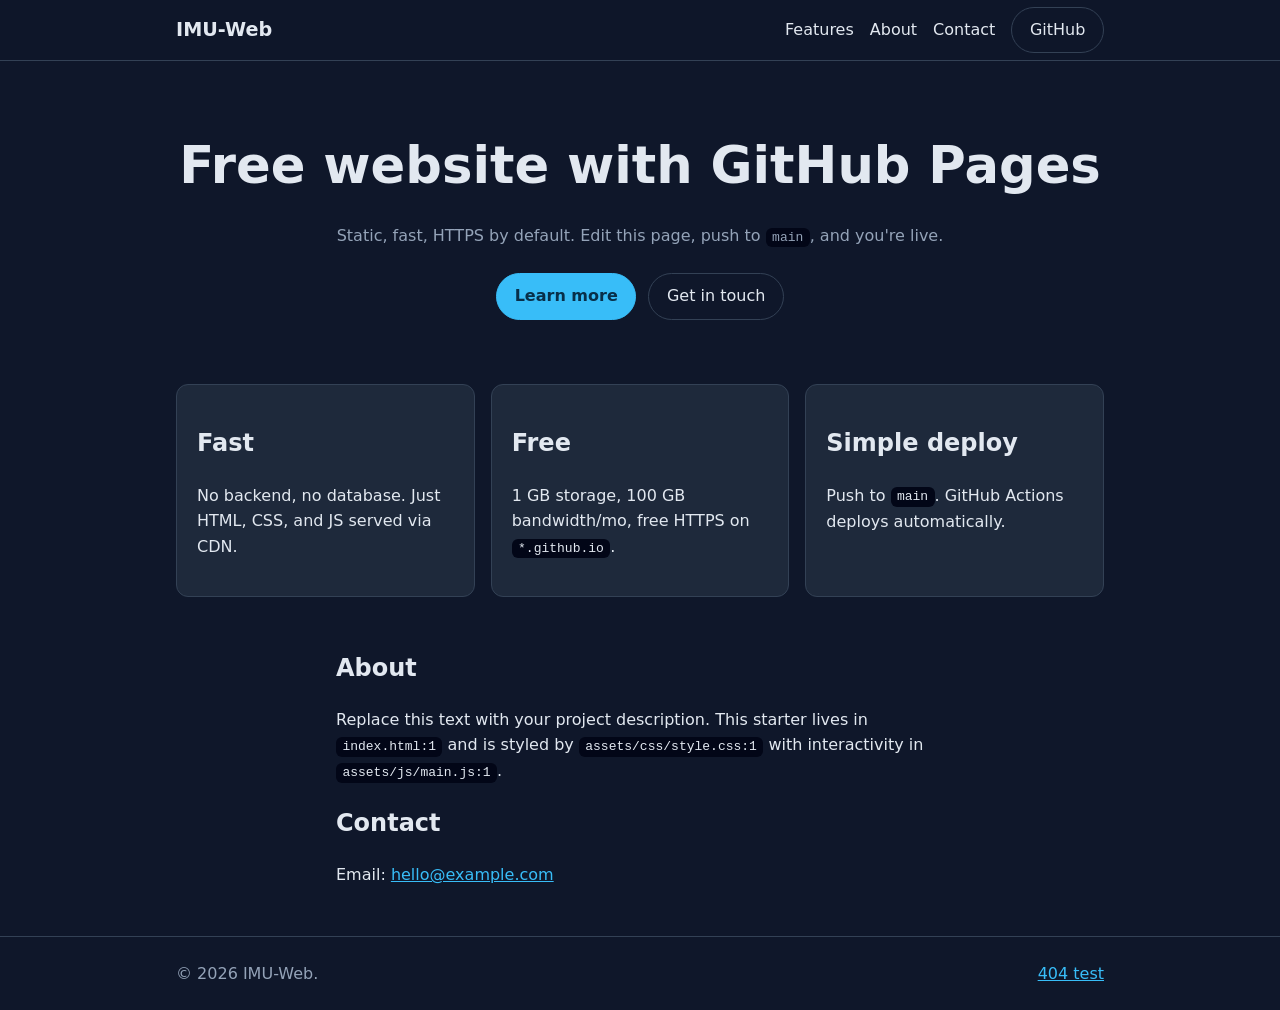
==== index.html @ ccfa5e96 "init pages site" ====
<!doctype html>
<html lang="en">
<head>
  <meta charset="utf-8" />
  <meta name="viewport" content="width=device-width, initial-scale=1" />
  <title>IMU-Web — Home</title>
  <meta name="description" content="IMU-Web — free static website hosted on GitHub Pages." />
  <link rel="stylesheet" href="assets/css/style.css" />
  <link rel="icon" href="data:image/svg+xml,<svg xmlns='http://www.w3.org/2000/svg' viewBox='0 0 100 100'><text y='.9em' font-size='90'>🚀</text></svg>" />
</head>
<body>
  <header class="site-header">
    <div class="container nav">
      <a class="logo" href="./">IMU-Web</a>
      <button class="nav-toggle" aria-label="Toggle menu" aria-expanded="false">☰</button>
      <nav class="links">
        <a href="#features">Features</a>
        <a href="#about">About</a>
        <a href="#contact">Contact</a>
        <a class="btn" href="https://github.com/">GitHub</a>
      </nav>
    </div>
  </header>

  <main>
    <section class="hero container">
      <h1>Free website with GitHub Pages</h1>
      <p>Static, fast, HTTPS by default. Edit this page, push to <code>main</code>, and you're live.</p>
      <div class="actions">
        <a class="btn primary" href="#features">Learn more</a>
        <a class="btn" href="#contact">Get in touch</a>
      </div>
    </section>

    <section id="features" class="container grid-3">
      <div class="card">
        <h2>Fast</h2>
        <p>No backend, no database. Just HTML, CSS, and JS served via CDN.</p>
      </div>
      <div class="card">
        <h2>Free</h2>
        <p>1 GB storage, 100 GB bandwidth/mo, free HTTPS on <code>*.github.io</code>.</p>
      </div>
      <div class="card">
        <h2>Simple deploy</h2>
        <p>Push to <code>main</code>. GitHub Actions deploys automatically.</p>
      </div>
    </section>

    <section id="about" class="container narrow">
      <h2>About</h2>
      <p>Replace this text with your project description. This starter lives in <code>index.html:1</code> and is styled by <code>assets/css/style.css:1</code> with interactivity in <code>assets/js/main.js:1</code>.</p>
    </section>

    <section id="contact" class="container narrow">
      <h2>Contact</h2>
      <p>Email: <a href="mailto:hello@example.com">hello@example.com</a></p>
    </section>
  </main>

  <footer class="site-footer">
    <div class="container">
      <span>© <span id="year"></span> IMU-Web.</span>
      <a href="404.html">404 test</a>
    </div>
  </footer>

  <script src="assets/js/main.js" defer></script>
</body>
</html>
---- assets/css/style.css ----
:root {
  --bg: #0f172a;
  --panel: #1e293b;
  --text: #e2e8f0;
  --muted: #94a3b8;
  --accent: #38bdf8;
  --radius: 12px;
  --max: 960px;
}

* { box-sizing: border-box; }
body {
  margin: 0;
  font-family: system-ui, -apple-system, Segoe UI, Roboto, sans-serif;
  background: var(--bg);
  color: var(--text);
  line-height: 1.6;
}
a { color: var(--accent); }
.container { max-width: var(--max); margin: 0 auto; padding: 0 1rem; }
.narrow { max-width: 640px; }

.site-header {
  position: sticky; top: 0;
  background: rgba(15,23,42,.9);
  backdrop-filter: blur(8px);
  border-bottom: 1px solid #334155;
}
.nav { display: flex; align-items: center; justify-content: space-between; height: 60px; }
.logo { font-weight: 800; font-size: 1.2rem; text-decoration: none; color: var(--text); }
.links { display: flex; gap: 1rem; align-items: center; }
.links a { text-decoration: none; color: var(--text); }
.nav-toggle { display: none; background: none; border: 1px solid #334155; color: var(--text); border-radius: 8px; padding: .25rem .6rem; }

.hero { padding: 4rem 1rem; text-align: center; }
.hero h1 { font-size: clamp(2rem, 5vw, 3.2rem); margin: 0 0 .5rem; }
.hero p { color: var(--muted); }
.actions { display: flex; gap: .75rem; justify-content: center; margin-top: 1.5rem; }

.btn {
  display: inline-block; padding: .6rem 1.1rem;
  border: 1px solid #334155; border-radius: 999px;
  text-decoration: none; color: var(--text);
}
.btn.primary { background: var(--accent); border-color: var(--accent); color: #082f49; font-weight: 700; }

.grid-3 { display: grid; grid-template-columns: repeat(auto-fit, minmax(220px, 1fr)); gap: 1rem; padding-bottom: 2rem; }
.card { background: var(--panel); padding: 1.25rem; border-radius: var(--radius); border: 1px solid #334155; }

section { padding: 1.5rem 1rem; }
code { background: #020617; padding: .15rem .4rem; border-radius: 6px; }

.site-footer { border-top: 1px solid #334155; margin-top: 3rem; padding: 1.5rem 0; color: var(--muted); }
.site-footer .container { display: flex; justify-content: space-between; }

@media (max-width: 640px) {
  .nav-toggle { display: block; }
  .links { display: none; position: absolute; top: 60px; right: 0; left: 0; background: var(--panel); flex-direction: column; padding: 1rem; }
  .links.open { display: flex; }
}
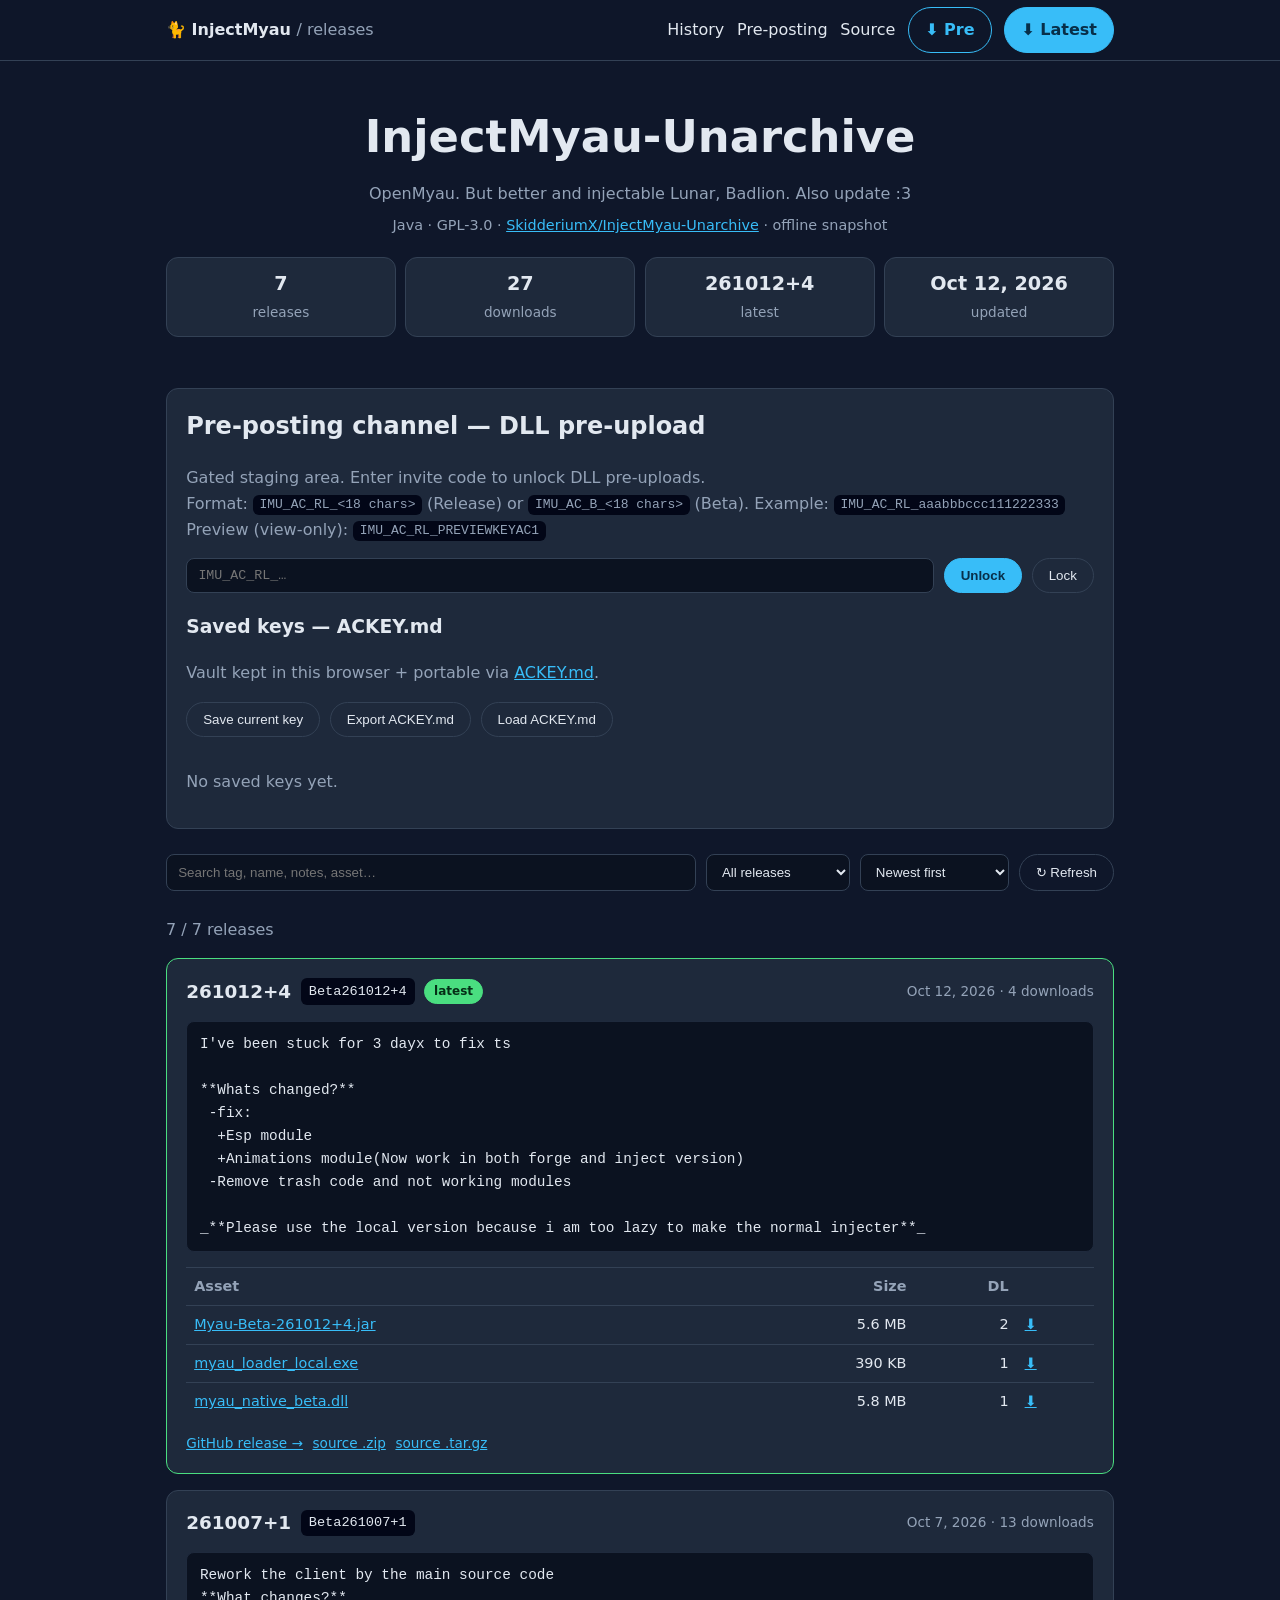
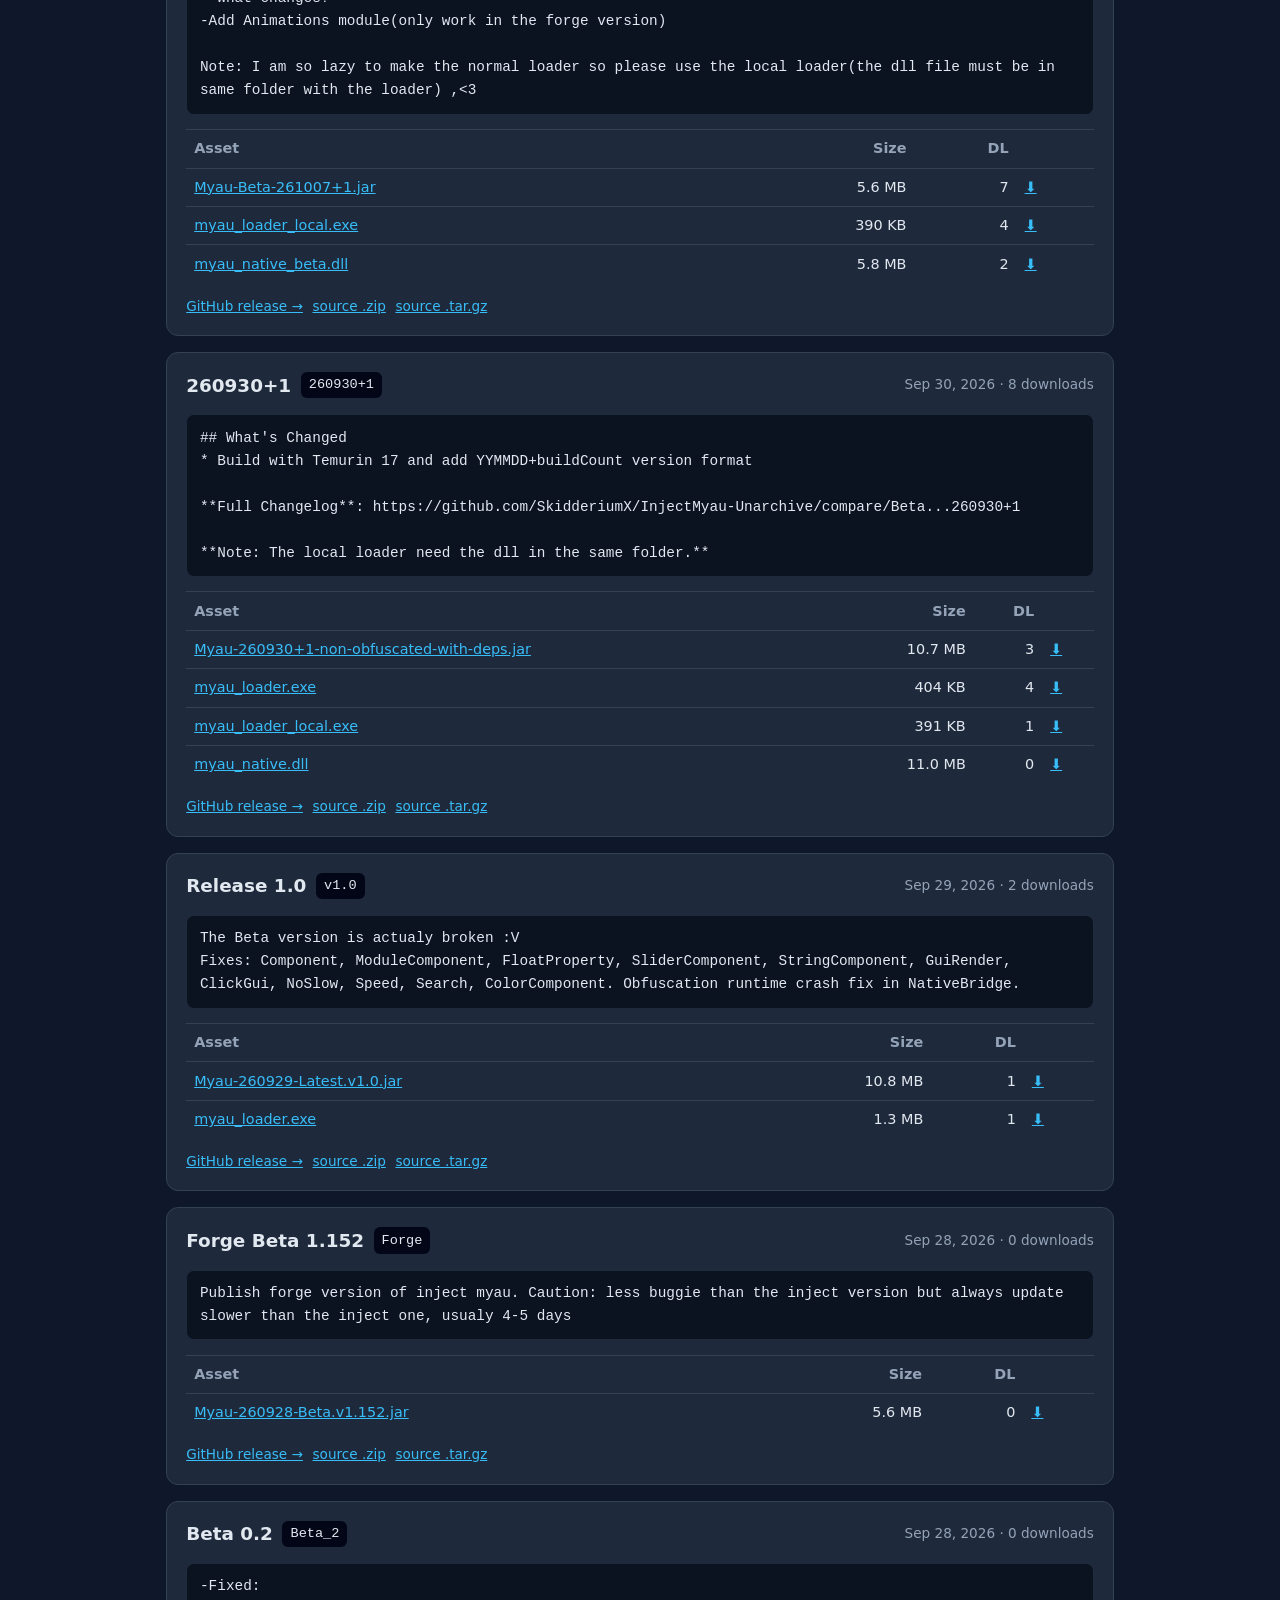
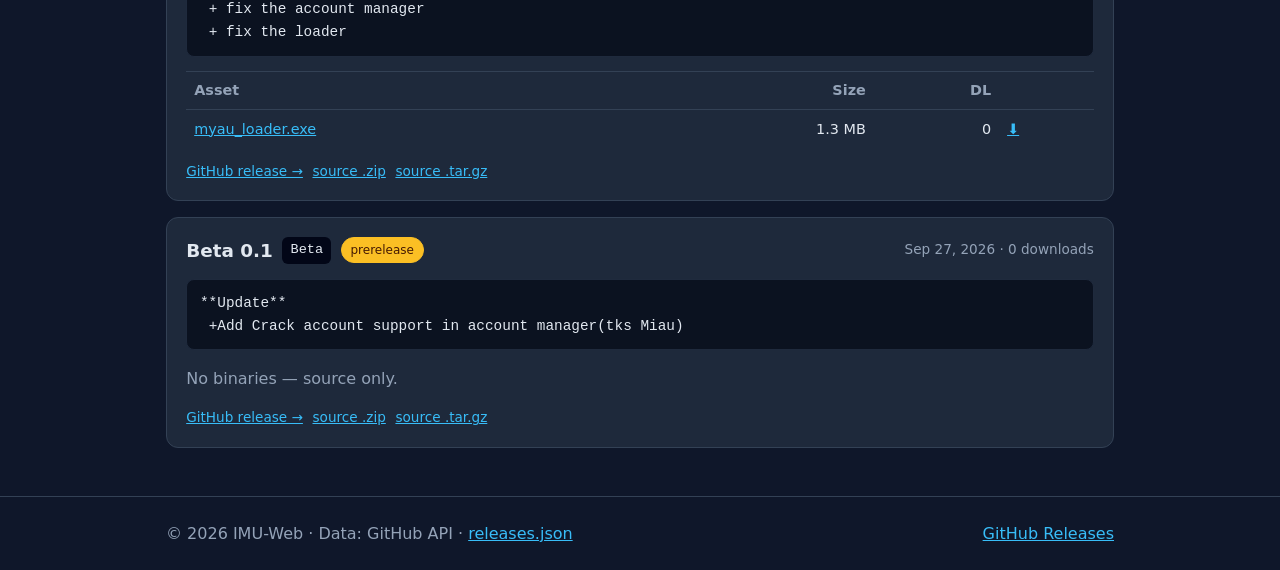
==== commit 5f836146: "release history + pre-posting channels + predownload + akey vault" ====
--- a/index.html
+++ b/index.html
@@ -3,65 +3,146 @@
 <head>
   <meta charset="utf-8" />
   <meta name="viewport" content="width=device-width, initial-scale=1" />
-  <title>IMU-Web — Home</title>
-  <meta name="description" content="IMU-Web — free static website hosted on GitHub Pages." />
+  <title>InjectMyau — Release History</title>
+  <meta name="description" content="Release history for SkidderiumX/InjectMyau-Unarchive. OpenMyau but better, injectable Lunar / Badlion." />
   <link rel="stylesheet" href="assets/css/style.css" />
-  <link rel="icon" href="data:image/svg+xml,<svg xmlns='http://www.w3.org/2000/svg' viewBox='0 0 100 100'><text y='.9em' font-size='90'>🚀</text></svg>" />
+  <link rel="icon" href="data:image/svg+xml,<svg xmlns='http://www.w3.org/2000/svg' viewBox='0 0 100 100'><text y='.9em' font-size='90'>🐈</text></svg>" />
 </head>
 <body>
   <header class="site-header">
     <div class="container nav">
-      <a class="logo" href="./">IMU-Web</a>
+      <a class="logo" href="./">🐈 InjectMyau <span class="muted">/ releases</span></a>
       <button class="nav-toggle" aria-label="Toggle menu" aria-expanded="false">☰</button>
       <nav class="links">
-        <a href="#features">Features</a>
-        <a href="#about">About</a>
-        <a href="#contact">Contact</a>
-        <a class="btn" href="https://github.com/">GitHub</a>
+        <a href="#releases">History</a>
+        <a href="#pre-channel">Pre-posting</a>
+        <a href="https://github.com/SkidderiumX/InjectMyau-Unarchive" target="_blank" rel="noopener">Source</a>
+        <a class="btn secondary" id="pre-dl-btn" href="#pre-channel" title="Download pre-posting bundle">⬇ Pre</a>
+        <a class="btn" id="latest-btn" href="#" target="_blank" rel="noopener">⬇ Latest</a>
       </nav>
     </div>
   </header>
 
-  <main>
-    <section class="hero container">
-      <h1>Free website with GitHub Pages</h1>
-      <p>Static, fast, HTTPS by default. Edit this page, push to <code>main</code>, and you're live.</p>
-      <div class="actions">
-        <a class="btn primary" href="#features">Learn more</a>
-        <a class="btn" href="#contact">Get in touch</a>
+  <main class="container">
+    <section class="hero">
+      <h1>InjectMyau-Unarchive</h1>
+      <p>OpenMyau. But better and injectable Lunar, Badlion. Also update :3</p>
+      <p class="meta">
+        <span>Java</span> · <span>GPL-3.0</span> ·
+        <a href="https://github.com/SkidderiumX/InjectMyau-Unarchive" target="_blank" rel="noopener">SkidderiumX/InjectMyau-Unarchive</a>
+        <span id="rate-note"></span>
+      </p>
+      <div id="stats" class="stats">
+        <div class="stat"><b id="stat-releases">–</b><span>releases</span></div>
+        <div class="stat"><b id="stat-downloads">–</b><span>downloads</span></div>
+        <div class="stat"><b id="stat-latest">–</b><span>latest</span></div>
+        <div class="stat"><b id="stat-updated">–</b><span>updated</span></div>
       </div>
     </section>
 
-    <section id="features" class="container grid-3">
-      <div class="card">
-        <h2>Fast</h2>
-        <p>No backend, no database. Just HTML, CSS, and JS served via CDN.</p>
+    <section id="pre-channel" class="card pre-channel">
+      <h2>Pre-posting channel — DLL pre-upload</h2>
+      <p class="status">Gated staging area. Enter invite code to unlock DLL pre-uploads.<br />
+        Format: <code>IMU_AC_RL_&lt;18 chars&gt;</code> (Release) or <code>IMU_AC_B_&lt;18 chars&gt;</code> (Beta).
+        Example: <code>IMU_AC_RL_aaabbbccc111222333</code><br />
+        Preview (view-only): <code>IMU_AC_RL_PREVIEWKEYAC1</code></p>
+      <div class="invite-row">
+        <input id="invite-code" type="text" placeholder="IMU_AC_RL_…" autocomplete="off" spellcheck="false" />
+        <button id="invite-unlock" class="btn primary">Unlock</button>
+        <button id="invite-lock" class="btn">Lock</button>
       </div>
-      <div class="card">
-        <h2>Free</h2>
-        <p>1 GB storage, 100 GB bandwidth/mo, free HTTPS on <code>*.github.io</code>.</p>
+      <p id="invite-msg" class="status"></p>
+      <div class="ackey-box">
+        <h3>Saved keys — ACKEY.md</h3>
+        <p class="status">Vault kept in this browser + portable via <a href="src/ACKEY.md">ACKEY.md</a>.</p>
+        <div class="invite-row">
+          <button id="save-key" class="btn">Save current key</button>
+          <button id="export-ackey" class="btn">Export ACKEY.md</button>
+          <button id="import-ackey-btn" class="btn">Load ACKEY.md</button>
+          <input id="import-ackey" type="file" accept=".md,.txt" hidden />
+        </div>
+        <p id="ackey-msg" class="status"></p>
+        <div id="saved-keys" class="staged"></div>
       </div>
-      <div class="card">
-        <h2>Simple deploy</h2>
-        <p>Push to <code>main</code>. GitHub Actions deploys automatically.</p>
+      <div id="pre-panel" hidden>
+        <p>Channel: <span id="channel-badge" class="badge"></span> <span id="channel-desc" class="status"></span></p>
+        <div id="pre-assets-wrap">
+          <h3>Channel DLLs (from releases)</h3>
+          <div id="pre-assets" class="status">Unlock to view.</div>
+        </div>
+        <h3>Channel A — DLLs upload (same key)</h3>
+        <div id="dropzone" class="dropzone" tabindex="0" role="button" aria-label="Drop files here or click to browse">
+          <div class="dz-icon">📥</div>
+          <div><b>Drag &amp; drop .dll / .exe / .jar here</b></div>
+          <div class="status">or <button id="browse-btn" type="button" class="btn">Select from desktop</button></div>
+          <div id="dz-file" class="status"></div>
+          <input id="dll-file" type="file" accept=".dll,.exe,.jar" multiple hidden />
+        </div>
+        <div class="invite-row">
+          <input id="dll-notes" type="text" placeholder="Notes for this pre-upload (optional)" />
+          <button id="stage-btn" class="btn">Stage DLL(s)</button>
+        </div>
+        <p id="stage-msg" class="status"></p>
+        <h3>Staged DLLs (this browser only)</h3>
+        <div id="staged-list" class="staged"></div>
+
+        <h3>Channel B — Changelogs upload (same key)</h3>
+        <div id="dropzone-log" class="dropzone" tabindex="0" role="button" aria-label="Drop changelog files here or click to browse">
+          <div class="dz-icon">📝</div>
+          <div><b>Drag &amp; drop .md / .txt changelogs here</b></div>
+          <div class="status">or <button id="browse-log-btn" type="button" class="btn">Select from desktop</button></div>
+          <div id="dz-log-file" class="status"></div>
+          <input id="log-file" type="file" accept=".md,.txt,.json" multiple hidden />
+        </div>
+        <div class="invite-row">
+          <input id="log-version" type="text" placeholder="Version / tag e.g. Beta261013+1" />
+          <input id="log-notes" type="text" placeholder="Changelog summary (optional)" />
+          <button id="stage-log-btn" class="btn">Stage changelog(s)</button>
+        </div>
+        <p id="log-msg" class="status"></p>
+        <h3>Staged changelogs (this browser only)</h3>
+        <div id="staged-logs" class="staged"></div>
+        <div class="card-foot">
+          <button id="export-json" class="btn">Copy staging JSON (DLLs + changelogs)</button>
+          <button id="clear-staged" class="btn">Clear DLLs</button>
+          <button id="clear-logs" class="btn">Clear changelogs</button>
+        </div>
+
+        <h3>Pre-download — downloadable link from pre-posting</h3>
+        <p class="status">Builds a file link from what you staged above. Same key required. Preview key gets channel DLL links only.</p>
+        <div class="invite-row">
+          <button id="dl-bundle" class="btn primary">⬇ Download pre-bundle (.json)</button>
+          <button id="dl-logs-md" class="btn">⬇ Changelogs (.md)</button>
+          <button id="copy-pre-link" class="btn">Copy pre link</button>
+        </div>
+        <p id="predl-msg" class="status"></p>
+        <div id="predl-links" class="staged"></div>
       </div>
     </section>
 
-    <section id="about" class="container narrow">
-      <h2>About</h2>
-      <p>Replace this text with your project description. This starter lives in <code>index.html:1</code> and is styled by <code>assets/css/style.css:1</code> with interactivity in <code>assets/js/main.js:1</code>.</p>
+    <section class="toolbar">
+      <input id="q" type="search" placeholder="Search tag, name, notes, asset…" autocomplete="off" />
+      <select id="filter">
+        <option value="all">All releases</option>
+        <option value="assets">With downloads</option>
+        <option value="prerelease">Prereleases only</option>
+      </select>
+      <select id="sort">
+        <option value="newest">Newest first</option>
+        <option value="oldest">Oldest first</option>
+        <option value="downloads">Most downloaded</option>
+      </select>
+      <button id="refresh" class="btn" title="Refetch from GitHub API">↻ Refresh</button>
     </section>
 
-    <section id="contact" class="container narrow">
-      <h2>Contact</h2>
-      <p>Email: <a href="mailto:hello@example.com">hello@example.com</a></p>
-    </section>
+    <p id="status" class="status">Loading releases from GitHub API…</p>
+    <section id="releases" class="timeline"></section>
   </main>
 
   <footer class="site-footer">
     <div class="container">
-      <span>© <span id="year"></span> IMU-Web.</span>
-      <a href="404.html">404 test</a>
+      <span>© <span id="year"></span> IMU-Web · Data: GitHub API · <a href="releases.json">releases.json</a></span>
+      <a href="https://github.com/SkidderiumX/InjectMyau-Unarchive/releases" target="_blank" rel="noopener">GitHub Releases</a>
     </div>
   </footer>
 
--- a/assets/css/style.css
+++ b/assets/css/style.css
@@ -1,60 +1,87 @@
 :root {
   --bg: #0f172a;
   --panel: #1e293b;
+  --panel2: #0b1220;
   --text: #e2e8f0;
   --muted: #94a3b8;
   --accent: #38bdf8;
+  --green: #4ade80;
+  --amber: #fbbf24;
   --radius: 12px;
-  --max: 960px;
+  --max: 980px;
 }
-
 * { box-sizing: border-box; }
-body {
-  margin: 0;
-  font-family: system-ui, -apple-system, Segoe UI, Roboto, sans-serif;
-  background: var(--bg);
-  color: var(--text);
-  line-height: 1.6;
-}
+body { margin: 0; font-family: system-ui, -apple-system, Segoe UI, Roboto, sans-serif; background: var(--bg); color: var(--text); line-height: 1.6; }
 a { color: var(--accent); }
 .container { max-width: var(--max); margin: 0 auto; padding: 0 1rem; }
-.narrow { max-width: 640px; }
+.muted { color: var(--muted); font-weight: 400; }
 
-.site-header {
-  position: sticky; top: 0;
-  background: rgba(15,23,42,.9);
-  backdrop-filter: blur(8px);
-  border-bottom: 1px solid #334155;
-}
+.site-header { position: sticky; top: 0; z-index: 10; background: rgba(15,23,42,.92); backdrop-filter: blur(8px); border-bottom: 1px solid #334155; }
 .nav { display: flex; align-items: center; justify-content: space-between; height: 60px; }
-.logo { font-weight: 800; font-size: 1.2rem; text-decoration: none; color: var(--text); }
-.links { display: flex; gap: 1rem; align-items: center; }
+.logo { font-weight: 800; text-decoration: none; color: var(--text); }
+.links { display: flex; gap: .8rem; align-items: center; }
 .links a { text-decoration: none; color: var(--text); }
 .nav-toggle { display: none; background: none; border: 1px solid #334155; color: var(--text); border-radius: 8px; padding: .25rem .6rem; }
 
-.hero { padding: 4rem 1rem; text-align: center; }
-.hero h1 { font-size: clamp(2rem, 5vw, 3.2rem); margin: 0 0 .5rem; }
-.hero p { color: var(--muted); }
-.actions { display: flex; gap: .75rem; justify-content: center; margin-top: 1.5rem; }
+.hero { padding: 2.5rem 0 1rem; text-align: center; }
+.hero h1 { margin: 0; font-size: clamp(1.8rem, 4.5vw, 2.8rem); }
+.hero p { color: var(--muted); max-width: 640px; margin: .5rem auto; }
+.meta { font-size: .9rem; }
 
-.btn {
-  display: inline-block; padding: .6rem 1.1rem;
-  border: 1px solid #334155; border-radius: 999px;
-  text-decoration: none; color: var(--text);
-}
-.btn.primary { background: var(--accent); border-color: var(--accent); color: #082f49; font-weight: 700; }
+.stats { display: grid; grid-template-columns: repeat(auto-fit, minmax(140px, 1fr)); gap: .6rem; margin: 1.2rem 0; }
+.stat { background: var(--panel); border: 1px solid #334155; border-radius: var(--radius); padding: .7rem; }
+.stat b { display: block; font-size: 1.2rem; }
+.stat span { color: var(--muted); font-size: .85rem; }
 
-.grid-3 { display: grid; grid-template-columns: repeat(auto-fit, minmax(220px, 1fr)); gap: 1rem; padding-bottom: 2rem; }
-.card { background: var(--panel); padding: 1.25rem; border-radius: var(--radius); border: 1px solid #334155; }
+.toolbar { display: flex; gap: .6rem; flex-wrap: wrap; margin: 1rem 0; position: sticky; top: 60px; background: var(--bg); padding: .6rem 0; z-index: 5; }
+.toolbar input, .toolbar select { background: var(--panel2); color: var(--text); border: 1px solid #334155; border-radius: 8px; padding: .55rem .7rem; }
+.toolbar input { flex: 1; min-width: 220px; }
+.btn { display: inline-block; padding: .55rem 1rem; border: 1px solid #334155; border-radius: 999px; text-decoration: none; color: var(--text); background: transparent; cursor: pointer; }
+.btn.primary, #latest-btn { background: var(--accent); border-color: var(--accent); color: #082f49; font-weight: 700; }
+.btn.secondary, #pre-dl-btn { border-color: var(--accent); color: var(--accent); font-weight: 700; }
 
-section { padding: 1.5rem 1rem; }
+.status { color: var(--muted); }
+.timeline { display: grid; gap: 1rem; padding-bottom: 3rem; }
+.card { background: var(--panel); border: 1px solid #334155; border-radius: var(--radius); padding: 1.1rem 1.2rem; }
+.card.latest { border-color: var(--green); }
+.card-head { display: flex; gap: .6rem; align-items: center; flex-wrap: wrap; }
+.card-head h2 { margin: 0; font-size: 1.15rem; }
+.tag { font-family: ui-monospace, Consolas, monospace; background: #020617; padding: .15rem .5rem; border-radius: 6px; font-size: .85rem; }
+.badge { font-size: .75rem; padding: .15rem .55rem; border-radius: 999px; border: 1px solid #334155; }
+.badge.latest { background: var(--green); color: #052e16; border-color: var(--green); font-weight: 700; }
+.badge.pre { background: var(--amber); color: #451a03; border-color: var(--amber); }
+.date { color: var(--muted); font-size: .85rem; margin-left: auto; }
+.notes { white-space: pre-wrap; background: var(--panel2); border: 1px solid #1f2a3d; border-radius: 8px; padding: .7rem .8rem; font-size: .9rem; max-height: 260px; overflow: auto; }
+.assets { width: 100%; border-collapse: collapse; margin-top: .7rem; font-size: .9rem; }
+.assets th, .assets td { text-align: left; padding: .45rem .5rem; border-top: 1px solid #334155; }
+.assets th { color: var(--muted); font-weight: 600; }
+.assets td.num { text-align: right; font-variant-numeric: tabular-nums; }
+.card-foot { display: flex; gap: .6rem; flex-wrap: wrap; margin-top: .8rem; font-size: .85rem; }
 code { background: #020617; padding: .15rem .4rem; border-radius: 6px; }
 
-.site-footer { border-top: 1px solid #334155; margin-top: 3rem; padding: 1.5rem 0; color: var(--muted); }
-.site-footer .container { display: flex; justify-content: space-between; }
+.site-footer { border-top: 1px solid #334155; padding: 1.5rem 0; color: var(--muted); }
+.site-footer .container { display: flex; justify-content: space-between; gap: 1rem; flex-wrap: wrap; }
+
+.pre-channel { margin: 1rem 0; }
+.pre-channel h2 { margin-top: 0; }
+.invite-row { display: flex; gap: .6rem; flex-wrap: wrap; margin: .6rem 0; }
+.invite-row input[type="text"] { flex: 1; min-width: 240px; background: var(--panel2); color: var(--text); border: 1px solid #334155; border-radius: 8px; padding: .55rem .7rem; font-family: ui-monospace, Consolas, monospace; }
+.invite-row input[type="file"] { color: var(--muted); }
+.badge.rl { background: var(--accent); color: #082f49; border-color: var(--accent); font-weight: 700; }
+.badge.beta { background: var(--amber); color: #451a03; border-color: var(--amber); font-weight: 700; }
+.staged { display: grid; gap: .5rem; }
+.staged-item { background: var(--panel2); border: 1px solid #334155; border-radius: 8px; padding: .6rem .7rem; font-size: .88rem; }
+.staged-item code { word-break: break-all; }
+
+.dropzone { border: 2px dashed #334155; border-radius: var(--radius); background: var(--panel2); padding: 1.4rem 1rem; text-align: center; cursor: pointer; transition: border-color .15s, background .15s; }
+.dropzone:hover { border-color: var(--accent); }
+.dropzone.dragover { border-color: var(--green); background: #052e16; }
+.dropzone .dz-icon { font-size: 2rem; }
+.dropzone .btn { margin-top: .4rem; }
 
 @media (max-width: 640px) {
   .nav-toggle { display: block; }
   .links { display: none; position: absolute; top: 60px; right: 0; left: 0; background: var(--panel); flex-direction: column; padding: 1rem; }
   .links.open { display: flex; }
+  .date { margin-left: 0; }
 }
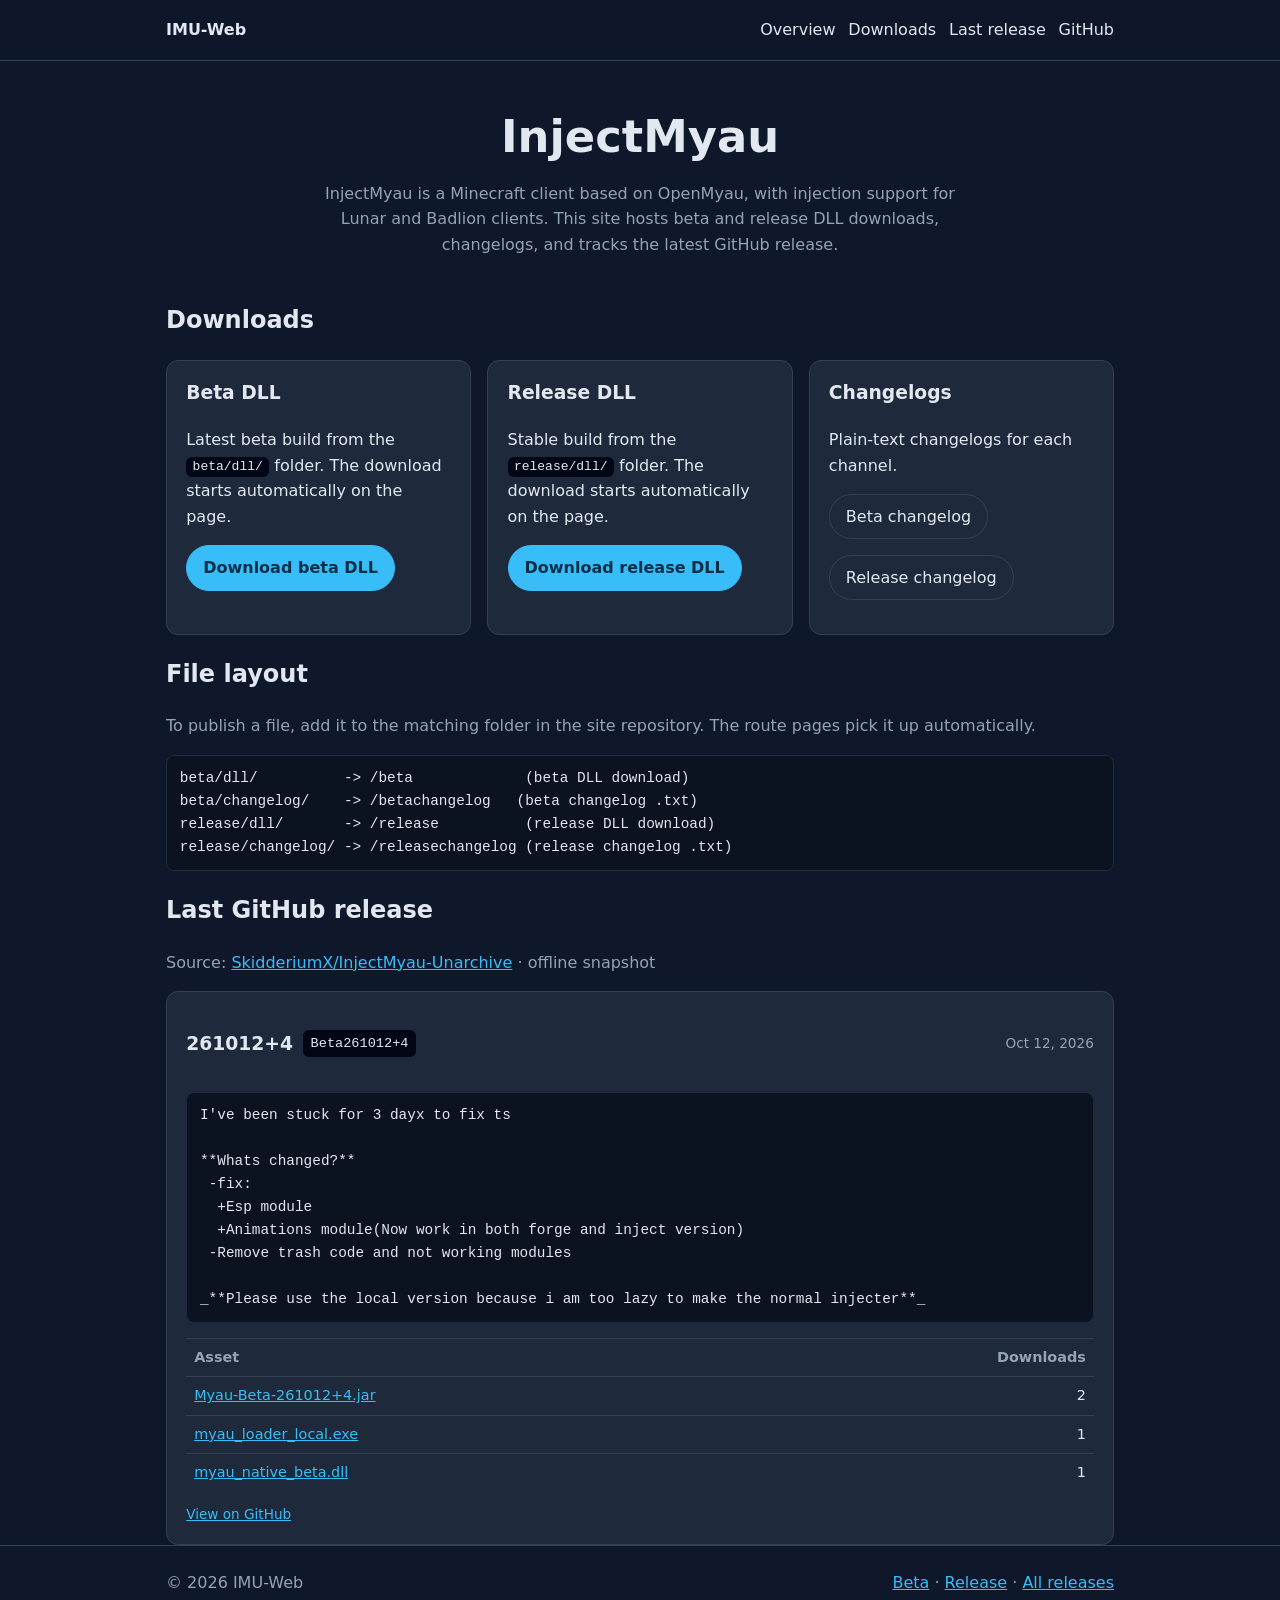
==== commit 5cb24de2: "restructure to beta/release download routes, simple overview homepage" ====
--- a/index.html
+++ b/index.html
@@ -3,146 +3,73 @@
 <head>
   <meta charset="utf-8" />
   <meta name="viewport" content="width=device-width, initial-scale=1" />
-  <title>InjectMyau — Release History</title>
-  <meta name="description" content="Release history for SkidderiumX/InjectMyau-Unarchive. OpenMyau but better, injectable Lunar / Badlion." />
+  <title>IMU-Web | InjectMyau downloads</title>
+  <meta name="description" content="InjectMyau client overview, beta and release DLL downloads, changelogs, and the latest GitHub release." />
   <link rel="stylesheet" href="assets/css/style.css" />
-  <link rel="icon" href="data:image/svg+xml,<svg xmlns='http://www.w3.org/2000/svg' viewBox='0 0 100 100'><text y='.9em' font-size='90'>🐈</text></svg>" />
+  <link rel="icon" href="data:image/svg+xml,<svg xmlns='http://www.w3.org/2000/svg' viewBox='0 0 16 16'><rect width='16' height='16' rx='3' fill='%2338bdf8'/><text x='8' y='12' font-size='10' text-anchor='middle' fill='%23082f49'>M</text></svg>" />
 </head>
 <body>
   <header class="site-header">
     <div class="container nav">
-      <a class="logo" href="./">🐈 InjectMyau <span class="muted">/ releases</span></a>
-      <button class="nav-toggle" aria-label="Toggle menu" aria-expanded="false">☰</button>
+      <a class="logo" href="./">IMU-Web</a>
+      <button class="nav-toggle" aria-label="Toggle menu" aria-expanded="false">Menu</button>
       <nav class="links">
-        <a href="#releases">History</a>
-        <a href="#pre-channel">Pre-posting</a>
-        <a href="https://github.com/SkidderiumX/InjectMyau-Unarchive" target="_blank" rel="noopener">Source</a>
-        <a class="btn secondary" id="pre-dl-btn" href="#pre-channel" title="Download pre-posting bundle">⬇ Pre</a>
-        <a class="btn" id="latest-btn" href="#" target="_blank" rel="noopener">⬇ Latest</a>
+        <a href="#about">Overview</a>
+        <a href="#downloads">Downloads</a>
+        <a href="#last-release">Last release</a>
+        <a href="https://github.com/SkidderiumX/InjectMyau-Unarchive" target="_blank" rel="noopener">GitHub</a>
       </nav>
     </div>
   </header>
 
   <main class="container">
-    <section class="hero">
-      <h1>InjectMyau-Unarchive</h1>
-      <p>OpenMyau. But better and injectable Lunar, Badlion. Also update :3</p>
-      <p class="meta">
-        <span>Java</span> · <span>GPL-3.0</span> ·
-        <a href="https://github.com/SkidderiumX/InjectMyau-Unarchive" target="_blank" rel="noopener">SkidderiumX/InjectMyau-Unarchive</a>
-        <span id="rate-note"></span>
-      </p>
-      <div id="stats" class="stats">
-        <div class="stat"><b id="stat-releases">–</b><span>releases</span></div>
-        <div class="stat"><b id="stat-downloads">–</b><span>downloads</span></div>
-        <div class="stat"><b id="stat-latest">–</b><span>latest</span></div>
-        <div class="stat"><b id="stat-updated">–</b><span>updated</span></div>
+    <section class="hero" id="about">
+      <h1>InjectMyau</h1>
+      <p>InjectMyau is a Minecraft client based on OpenMyau, with injection support for Lunar and Badlion clients. This site hosts beta and release DLL downloads, changelogs, and tracks the latest GitHub release.</p>
+    </section>
+
+    <section id="downloads">
+      <h2>Downloads</h2>
+      <div class="grid-3">
+        <div class="card">
+          <h3>Beta DLL</h3>
+          <p>Latest beta build from the <code>beta/dll/</code> folder. The download starts automatically on the page.</p>
+          <p><a class="btn primary" href="beta/">Download beta DLL</a></p>
+        </div>
+        <div class="card">
+          <h3>Release DLL</h3>
+          <p>Stable build from the <code>release/dll/</code> folder. The download starts automatically on the page.</p>
+          <p><a class="btn primary" href="release/">Download release DLL</a></p>
+        </div>
+        <div class="card">
+          <h3>Changelogs</h3>
+          <p>Plain-text changelogs for each channel.</p>
+          <p><a class="btn" href="betachangelog/">Beta changelog</a></p>
+          <p><a class="btn" href="releasechangelog/">Release changelog</a></p>
+        </div>
       </div>
     </section>
 
-    <section id="pre-channel" class="card pre-channel">
-      <h2>Pre-posting channel — DLL pre-upload</h2>
-      <p class="status">Gated staging area. Enter invite code to unlock DLL pre-uploads.<br />
-        Format: <code>IMU_AC_RL_&lt;18 chars&gt;</code> (Release) or <code>IMU_AC_B_&lt;18 chars&gt;</code> (Beta).
-        Example: <code>IMU_AC_RL_aaabbbccc111222333</code><br />
-        Preview (view-only): <code>IMU_AC_RL_PREVIEWKEYAC1</code></p>
-      <div class="invite-row">
-        <input id="invite-code" type="text" placeholder="IMU_AC_RL_…" autocomplete="off" spellcheck="false" />
-        <button id="invite-unlock" class="btn primary">Unlock</button>
-        <button id="invite-lock" class="btn">Lock</button>
-      </div>
-      <p id="invite-msg" class="status"></p>
-      <div class="ackey-box">
-        <h3>Saved keys — ACKEY.md</h3>
-        <p class="status">Vault kept in this browser + portable via <a href="src/ACKEY.md">ACKEY.md</a>.</p>
-        <div class="invite-row">
-          <button id="save-key" class="btn">Save current key</button>
-          <button id="export-ackey" class="btn">Export ACKEY.md</button>
-          <button id="import-ackey-btn" class="btn">Load ACKEY.md</button>
-          <input id="import-ackey" type="file" accept=".md,.txt" hidden />
-        </div>
-        <p id="ackey-msg" class="status"></p>
-        <div id="saved-keys" class="staged"></div>
-      </div>
-      <div id="pre-panel" hidden>
-        <p>Channel: <span id="channel-badge" class="badge"></span> <span id="channel-desc" class="status"></span></p>
-        <div id="pre-assets-wrap">
-          <h3>Channel DLLs (from releases)</h3>
-          <div id="pre-assets" class="status">Unlock to view.</div>
-        </div>
-        <h3>Channel A — DLLs upload (same key)</h3>
-        <div id="dropzone" class="dropzone" tabindex="0" role="button" aria-label="Drop files here or click to browse">
-          <div class="dz-icon">📥</div>
-          <div><b>Drag &amp; drop .dll / .exe / .jar here</b></div>
-          <div class="status">or <button id="browse-btn" type="button" class="btn">Select from desktop</button></div>
-          <div id="dz-file" class="status"></div>
-          <input id="dll-file" type="file" accept=".dll,.exe,.jar" multiple hidden />
-        </div>
-        <div class="invite-row">
-          <input id="dll-notes" type="text" placeholder="Notes for this pre-upload (optional)" />
-          <button id="stage-btn" class="btn">Stage DLL(s)</button>
-        </div>
-        <p id="stage-msg" class="status"></p>
-        <h3>Staged DLLs (this browser only)</h3>
-        <div id="staged-list" class="staged"></div>
-
-        <h3>Channel B — Changelogs upload (same key)</h3>
-        <div id="dropzone-log" class="dropzone" tabindex="0" role="button" aria-label="Drop changelog files here or click to browse">
-          <div class="dz-icon">📝</div>
-          <div><b>Drag &amp; drop .md / .txt changelogs here</b></div>
-          <div class="status">or <button id="browse-log-btn" type="button" class="btn">Select from desktop</button></div>
-          <div id="dz-log-file" class="status"></div>
-          <input id="log-file" type="file" accept=".md,.txt,.json" multiple hidden />
-        </div>
-        <div class="invite-row">
-          <input id="log-version" type="text" placeholder="Version / tag e.g. Beta261013+1" />
-          <input id="log-notes" type="text" placeholder="Changelog summary (optional)" />
-          <button id="stage-log-btn" class="btn">Stage changelog(s)</button>
-        </div>
-        <p id="log-msg" class="status"></p>
-        <h3>Staged changelogs (this browser only)</h3>
-        <div id="staged-logs" class="staged"></div>
-        <div class="card-foot">
-          <button id="export-json" class="btn">Copy staging JSON (DLLs + changelogs)</button>
-          <button id="clear-staged" class="btn">Clear DLLs</button>
-          <button id="clear-logs" class="btn">Clear changelogs</button>
-        </div>
-
-        <h3>Pre-download — downloadable link from pre-posting</h3>
-        <p class="status">Builds a file link from what you staged above. Same key required. Preview key gets channel DLL links only.</p>
-        <div class="invite-row">
-          <button id="dl-bundle" class="btn primary">⬇ Download pre-bundle (.json)</button>
-          <button id="dl-logs-md" class="btn">⬇ Changelogs (.md)</button>
-          <button id="copy-pre-link" class="btn">Copy pre link</button>
-        </div>
-        <p id="predl-msg" class="status"></p>
-        <div id="predl-links" class="staged"></div>
-      </div>
+    <section id="files">
+      <h2>File layout</h2>
+      <p class="status">To publish a file, add it to the matching folder in the site repository. The route pages pick it up automatically.</p>
+      <pre class="notes">beta/dll/          -&gt; /beta             (beta DLL download)
+beta/changelog/    -&gt; /betachangelog   (beta changelog .txt)
+release/dll/       -&gt; /release          (release DLL download)
+release/changelog/ -&gt; /releasechangelog (release changelog .txt)</pre>
     </section>
 
-    <section class="toolbar">
-      <input id="q" type="search" placeholder="Search tag, name, notes, asset…" autocomplete="off" />
-      <select id="filter">
-        <option value="all">All releases</option>
-        <option value="assets">With downloads</option>
-        <option value="prerelease">Prereleases only</option>
-      </select>
-      <select id="sort">
-        <option value="newest">Newest first</option>
-        <option value="oldest">Oldest first</option>
-        <option value="downloads">Most downloaded</option>
-      </select>
-      <button id="refresh" class="btn" title="Refetch from GitHub API">↻ Refresh</button>
+    <section id="last-release">
+      <h2>Last GitHub release</h2>
+      <p class="status">Source: <a href="https://github.com/SkidderiumX/InjectMyau-Unarchive/releases">SkidderiumX/InjectMyau-Unarchive</a> <span id="release-source"></span></p>
+      <div id="last-release-box" class="card"><p class="status">Loading latest release...</p></div>
     </section>
-
-    <p id="status" class="status">Loading releases from GitHub API…</p>
-    <section id="releases" class="timeline"></section>
   </main>
 
   <footer class="site-footer">
     <div class="container">
-      <span>© <span id="year"></span> IMU-Web · Data: GitHub API · <a href="releases.json">releases.json</a></span>
-      <a href="https://github.com/SkidderiumX/InjectMyau-Unarchive/releases" target="_blank" rel="noopener">GitHub Releases</a>
+      <span>© <span id="year"></span> IMU-Web</span>
+      <span><a href="beta/">Beta</a> · <a href="release/">Release</a> · <a href="https://github.com/SkidderiumX/InjectMyau-Unarchive/releases">All releases</a></span>
     </div>
   </footer>
 
--- a/assets/css/style.css
+++ b/assets/css/style.css
@@ -41,6 +41,8 @@
 .btn.secondary, #pre-dl-btn { border-color: var(--accent); color: var(--accent); font-weight: 700; }
 
 .status { color: var(--muted); }
+.grid-3 { display: grid; grid-template-columns: repeat(auto-fit, minmax(220px, 1fr)); gap: 1rem; margin: 1rem 0; }
+.grid-3 .card h3 { margin-top: 0; }
 .timeline { display: grid; gap: 1rem; padding-bottom: 3rem; }
 .card { background: var(--panel); border: 1px solid #334155; border-radius: var(--radius); padding: 1.1rem 1.2rem; }
 .card.latest { border-color: var(--green); }
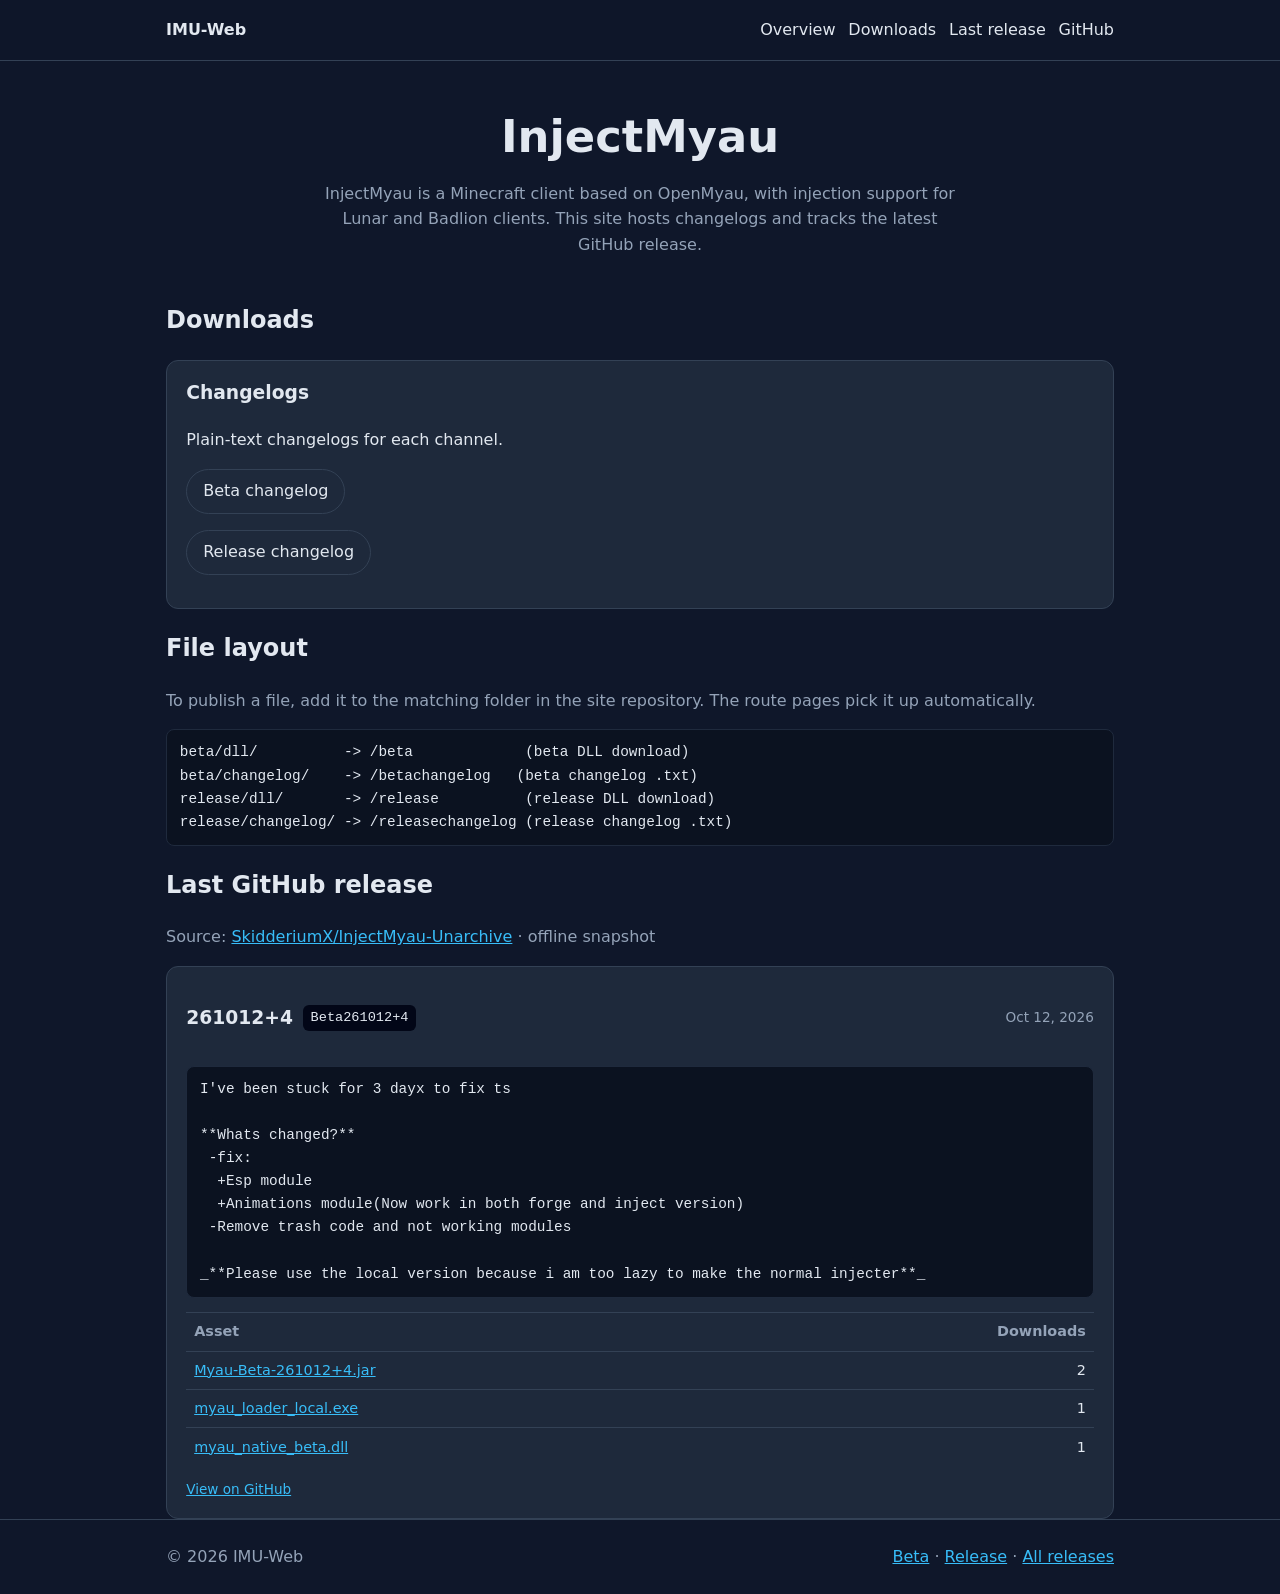
==== commit d6018bcc: "homepage: drop beta/release DLL cards, keep changelogs" ====
--- a/index.html
+++ b/index.html
@@ -4,7 +4,7 @@
   <meta charset="utf-8" />
   <meta name="viewport" content="width=device-width, initial-scale=1" />
   <title>IMU-Web | InjectMyau downloads</title>
-  <meta name="description" content="InjectMyau client overview, beta and release DLL downloads, changelogs, and the latest GitHub release." />
+  <meta name="description" content="InjectMyau client overview, changelogs, and the latest GitHub release." />
   <link rel="stylesheet" href="assets/css/style.css" />
   <link rel="icon" href="data:image/svg+xml,<svg xmlns='http://www.w3.org/2000/svg' viewBox='0 0 16 16'><rect width='16' height='16' rx='3' fill='%2338bdf8'/><text x='8' y='12' font-size='10' text-anchor='middle' fill='%23082f49'>M</text></svg>" />
 </head>
@@ -25,22 +25,12 @@
   <main class="container">
     <section class="hero" id="about">
       <h1>InjectMyau</h1>
-      <p>InjectMyau is a Minecraft client based on OpenMyau, with injection support for Lunar and Badlion clients. This site hosts beta and release DLL downloads, changelogs, and tracks the latest GitHub release.</p>
+      <p>InjectMyau is a Minecraft client based on OpenMyau, with injection support for Lunar and Badlion clients. This site hosts changelogs and tracks the latest GitHub release.</p>
     </section>
 
     <section id="downloads">
       <h2>Downloads</h2>
       <div class="grid-3">
-        <div class="card">
-          <h3>Beta DLL</h3>
-          <p>Latest beta build from the <code>beta/dll/</code> folder. The download starts automatically on the page.</p>
-          <p><a class="btn primary" href="beta/">Download beta DLL</a></p>
-        </div>
-        <div class="card">
-          <h3>Release DLL</h3>
-          <p>Stable build from the <code>release/dll/</code> folder. The download starts automatically on the page.</p>
-          <p><a class="btn primary" href="release/">Download release DLL</a></p>
-        </div>
         <div class="card">
           <h3>Changelogs</h3>
           <p>Plain-text changelogs for each channel.</p>
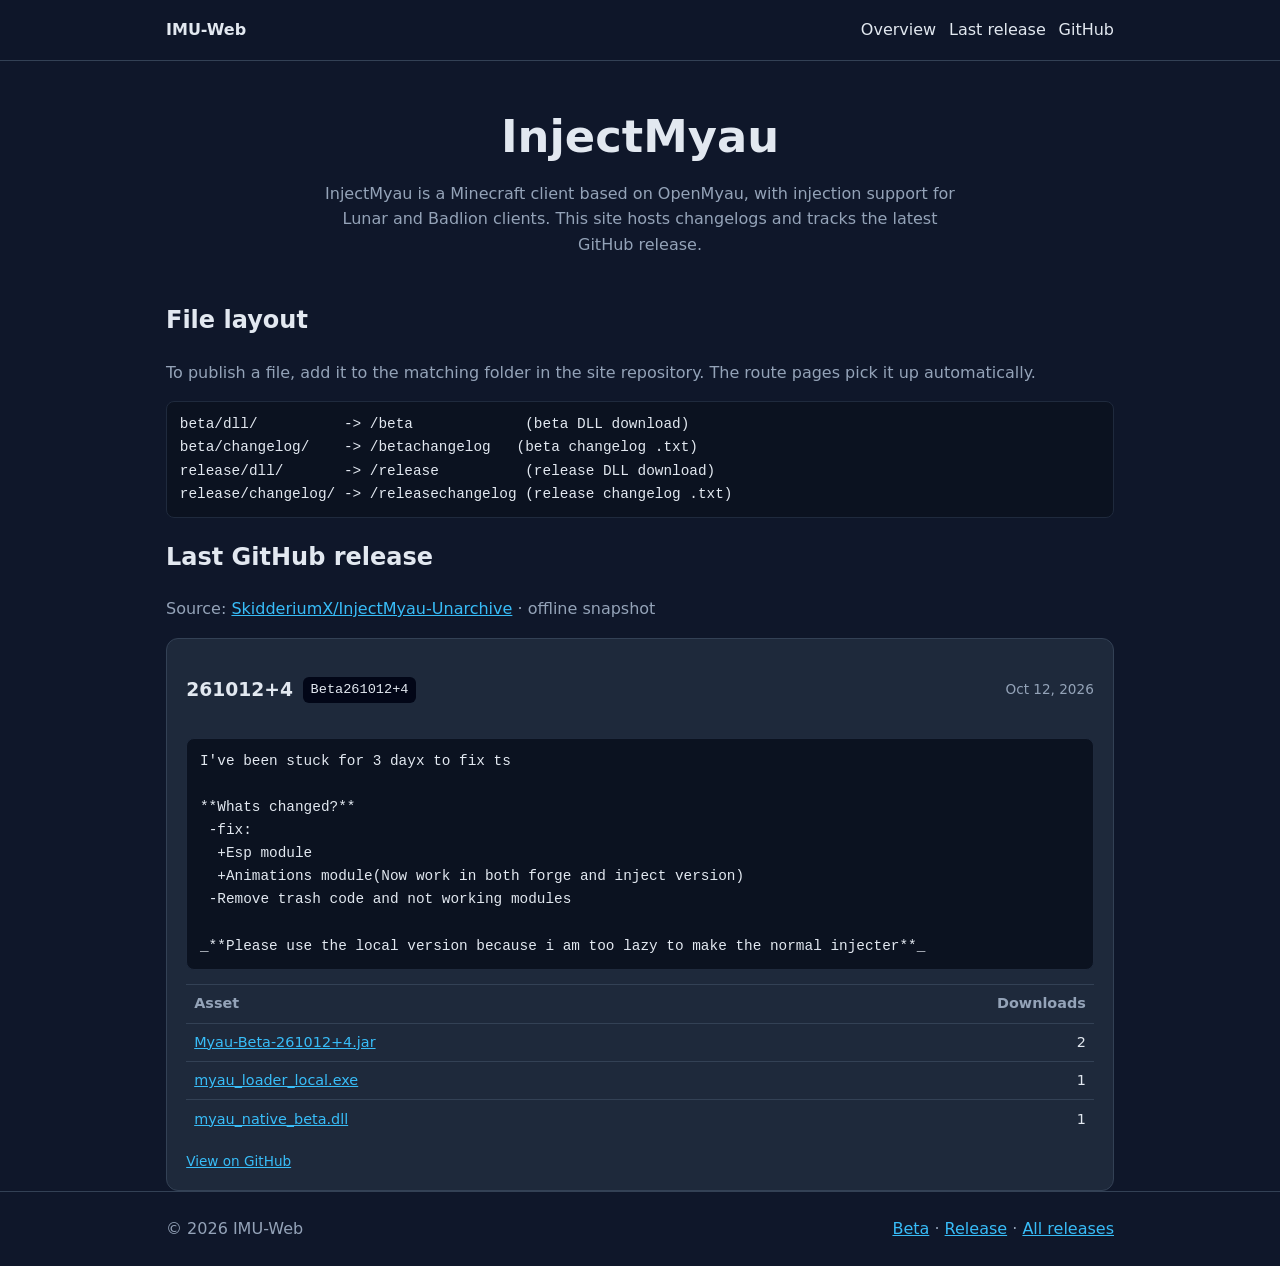
==== commit ab57ccf5: "homepage: remove Downloads section" ====
--- a/index.html
+++ b/index.html
@@ -15,7 +15,6 @@
       <button class="nav-toggle" aria-label="Toggle menu" aria-expanded="false">Menu</button>
       <nav class="links">
         <a href="#about">Overview</a>
-        <a href="#downloads">Downloads</a>
         <a href="#last-release">Last release</a>
         <a href="https://github.com/SkidderiumX/InjectMyau-Unarchive" target="_blank" rel="noopener">GitHub</a>
       </nav>
@@ -26,18 +25,6 @@
     <section class="hero" id="about">
       <h1>InjectMyau</h1>
       <p>InjectMyau is a Minecraft client based on OpenMyau, with injection support for Lunar and Badlion clients. This site hosts changelogs and tracks the latest GitHub release.</p>
-    </section>
-
-    <section id="downloads">
-      <h2>Downloads</h2>
-      <div class="grid-3">
-        <div class="card">
-          <h3>Changelogs</h3>
-          <p>Plain-text changelogs for each channel.</p>
-          <p><a class="btn" href="betachangelog/">Beta changelog</a></p>
-          <p><a class="btn" href="releasechangelog/">Release changelog</a></p>
-        </div>
-      </div>
     </section>
 
     <section id="files">
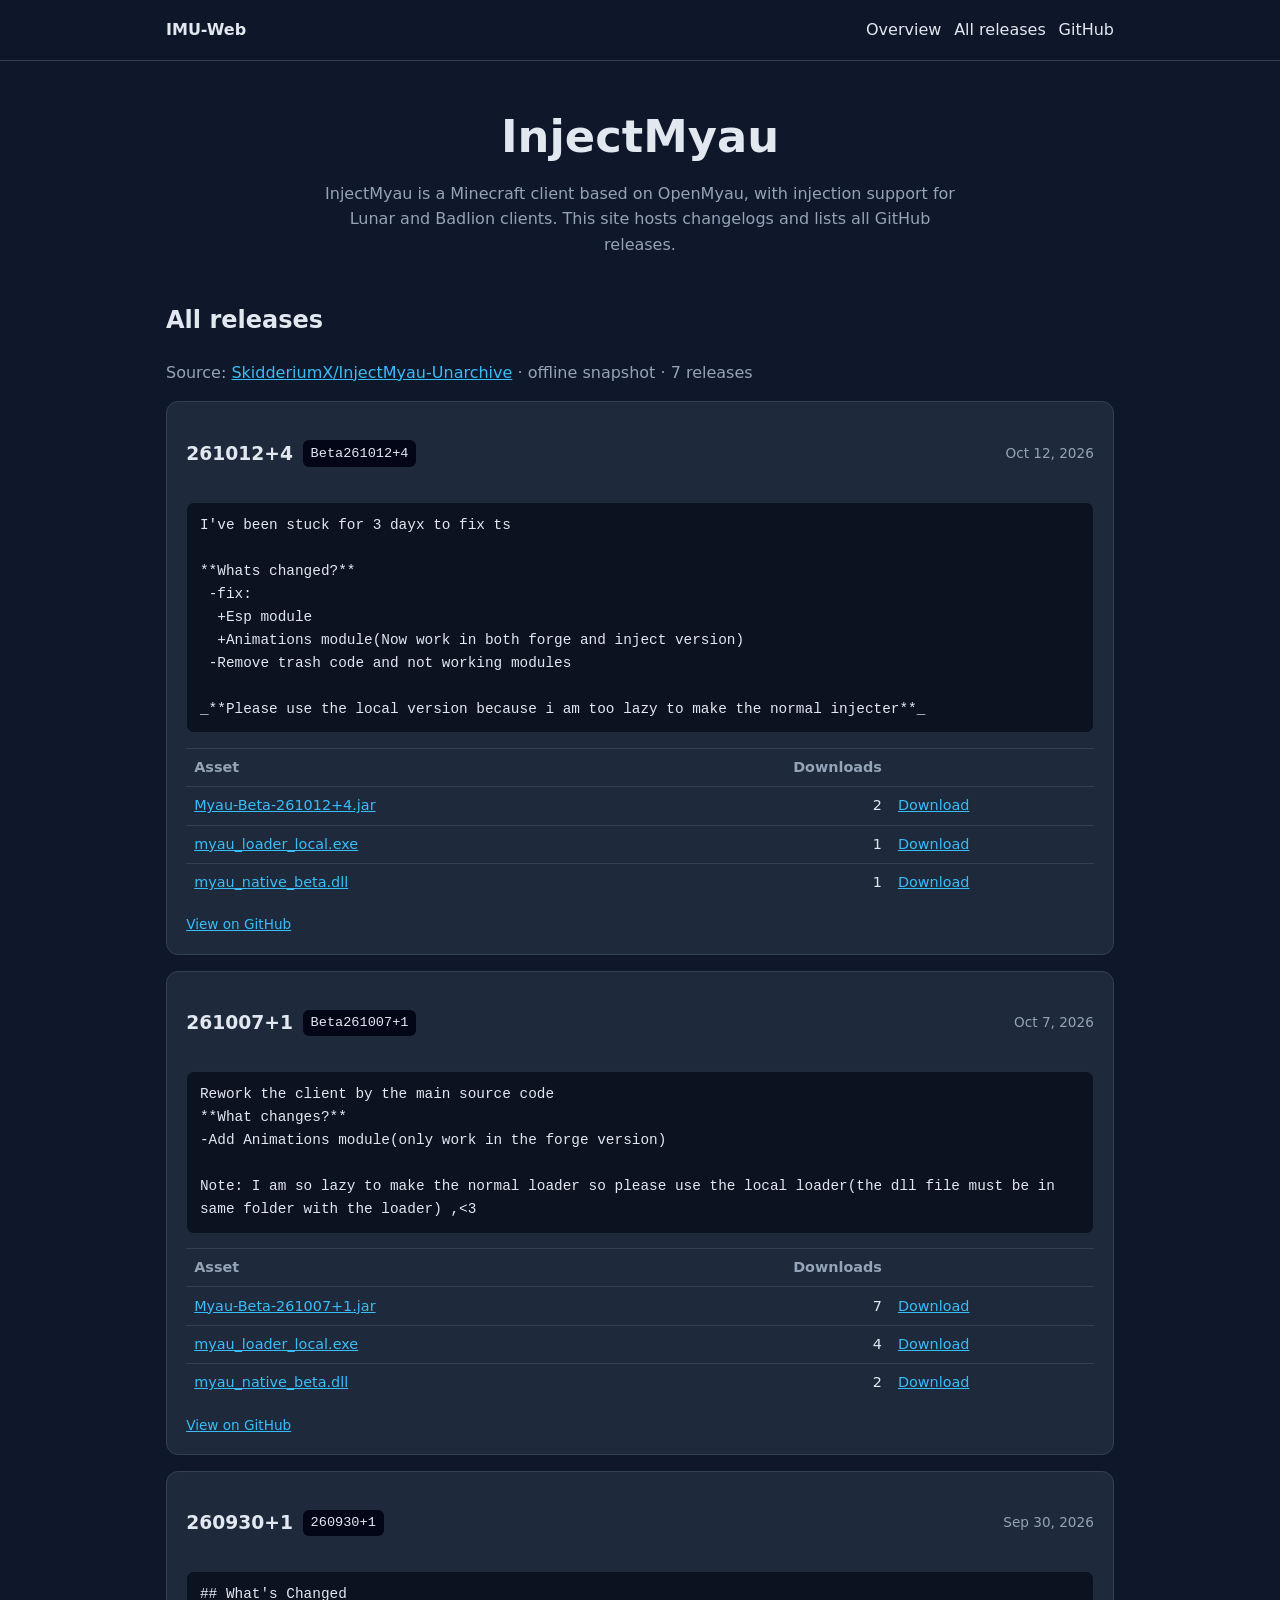
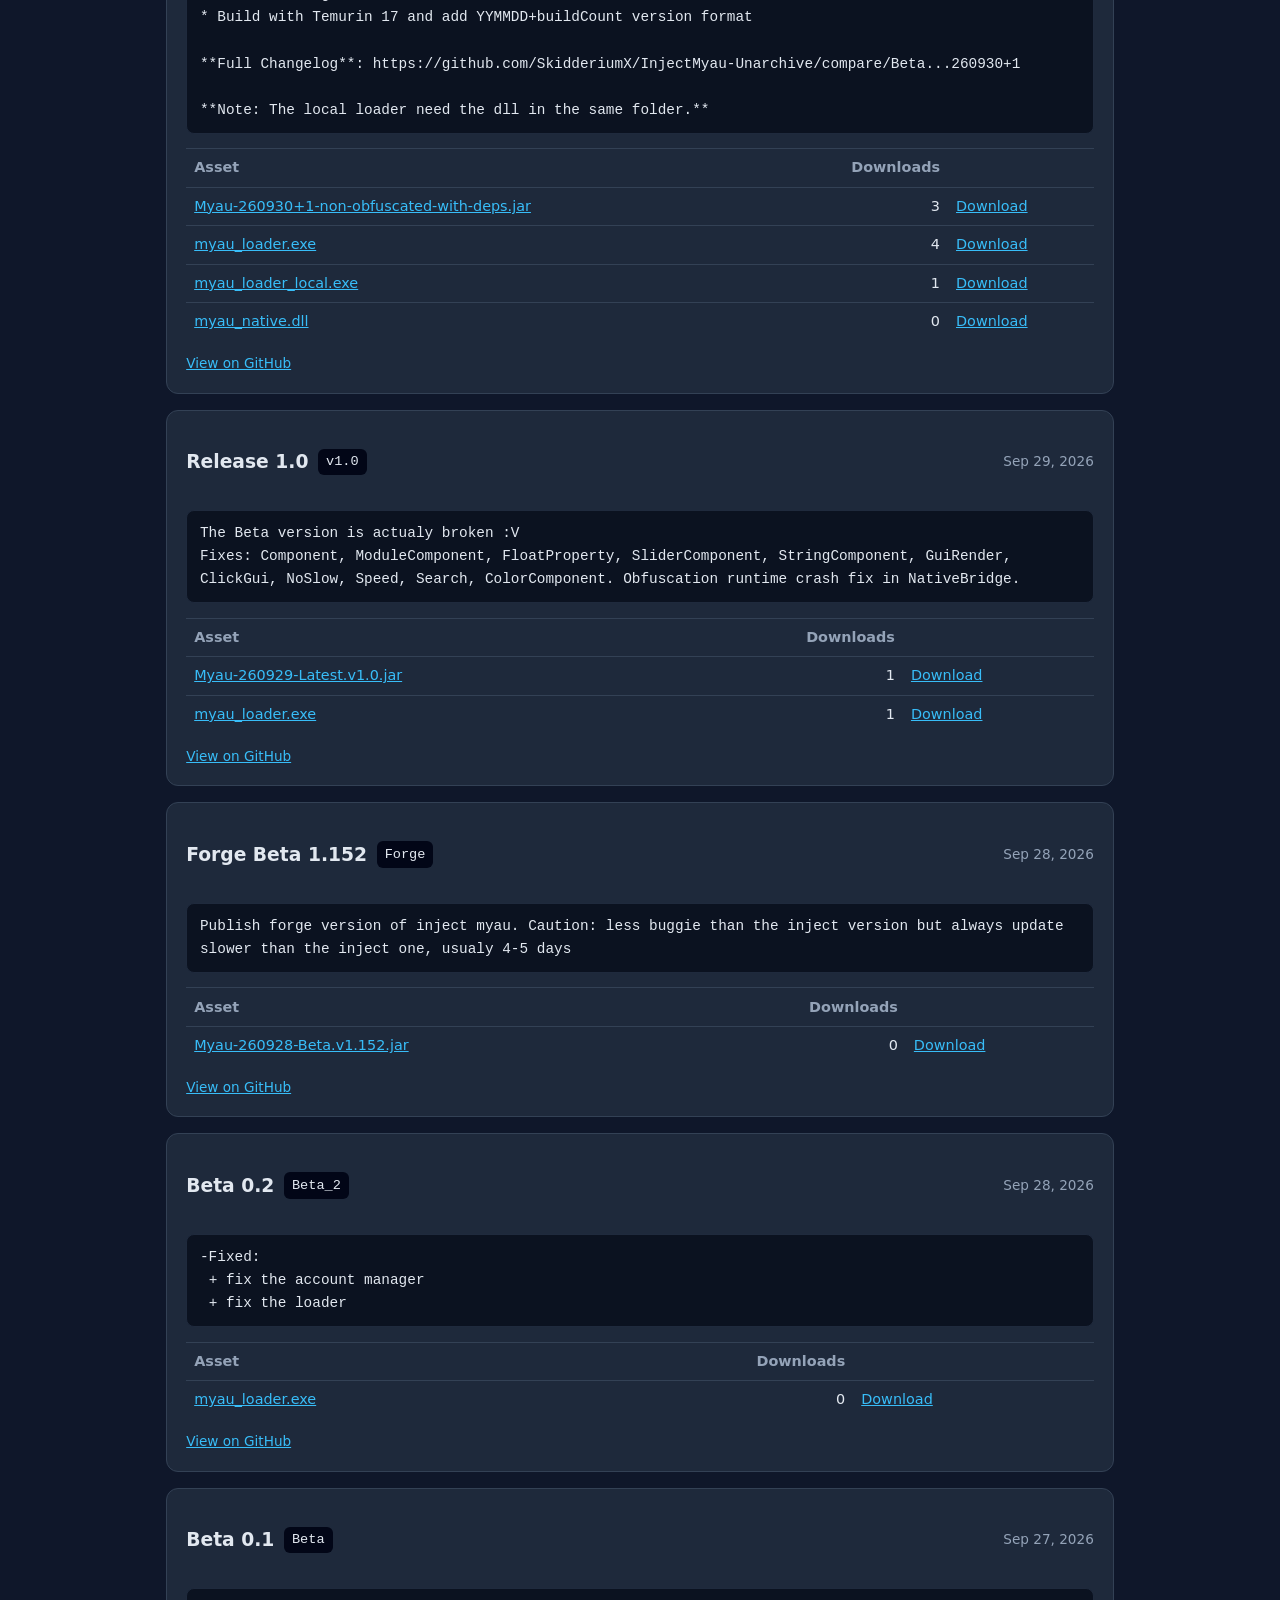
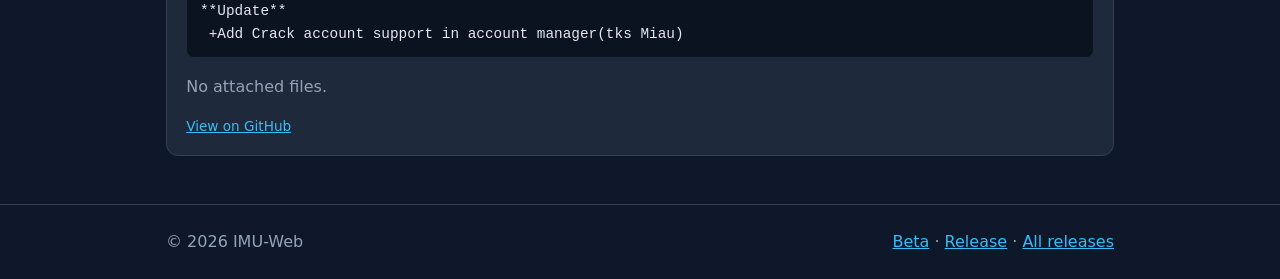
==== commit 833e0e88: "homepage: drop File layout, last release becomes all releases" ====
--- a/index.html
+++ b/index.html
@@ -15,7 +15,7 @@
       <button class="nav-toggle" aria-label="Toggle menu" aria-expanded="false">Menu</button>
       <nav class="links">
         <a href="#about">Overview</a>
-        <a href="#last-release">Last release</a>
+        <a href="#all-releases">All releases</a>
         <a href="https://github.com/SkidderiumX/InjectMyau-Unarchive" target="_blank" rel="noopener">GitHub</a>
       </nav>
     </div>
@@ -24,22 +24,13 @@
   <main class="container">
     <section class="hero" id="about">
       <h1>InjectMyau</h1>
-      <p>InjectMyau is a Minecraft client based on OpenMyau, with injection support for Lunar and Badlion clients. This site hosts changelogs and tracks the latest GitHub release.</p>
+      <p>InjectMyau is a Minecraft client based on OpenMyau, with injection support for Lunar and Badlion clients. This site hosts changelogs and lists all GitHub releases.</p>
     </section>
 
-    <section id="files">
-      <h2>File layout</h2>
-      <p class="status">To publish a file, add it to the matching folder in the site repository. The route pages pick it up automatically.</p>
-      <pre class="notes">beta/dll/          -&gt; /beta             (beta DLL download)
-beta/changelog/    -&gt; /betachangelog   (beta changelog .txt)
-release/dll/       -&gt; /release          (release DLL download)
-release/changelog/ -&gt; /releasechangelog (release changelog .txt)</pre>
-    </section>
-
-    <section id="last-release">
-      <h2>Last GitHub release</h2>
+    <section id="all-releases">
+      <h2>All releases</h2>
       <p class="status">Source: <a href="https://github.com/SkidderiumX/InjectMyau-Unarchive/releases">SkidderiumX/InjectMyau-Unarchive</a> <span id="release-source"></span></p>
-      <div id="last-release-box" class="card"><p class="status">Loading latest release...</p></div>
+      <div id="all-releases-list" class="timeline"><p class="status">Loading releases...</p></div>
     </section>
   </main>
 
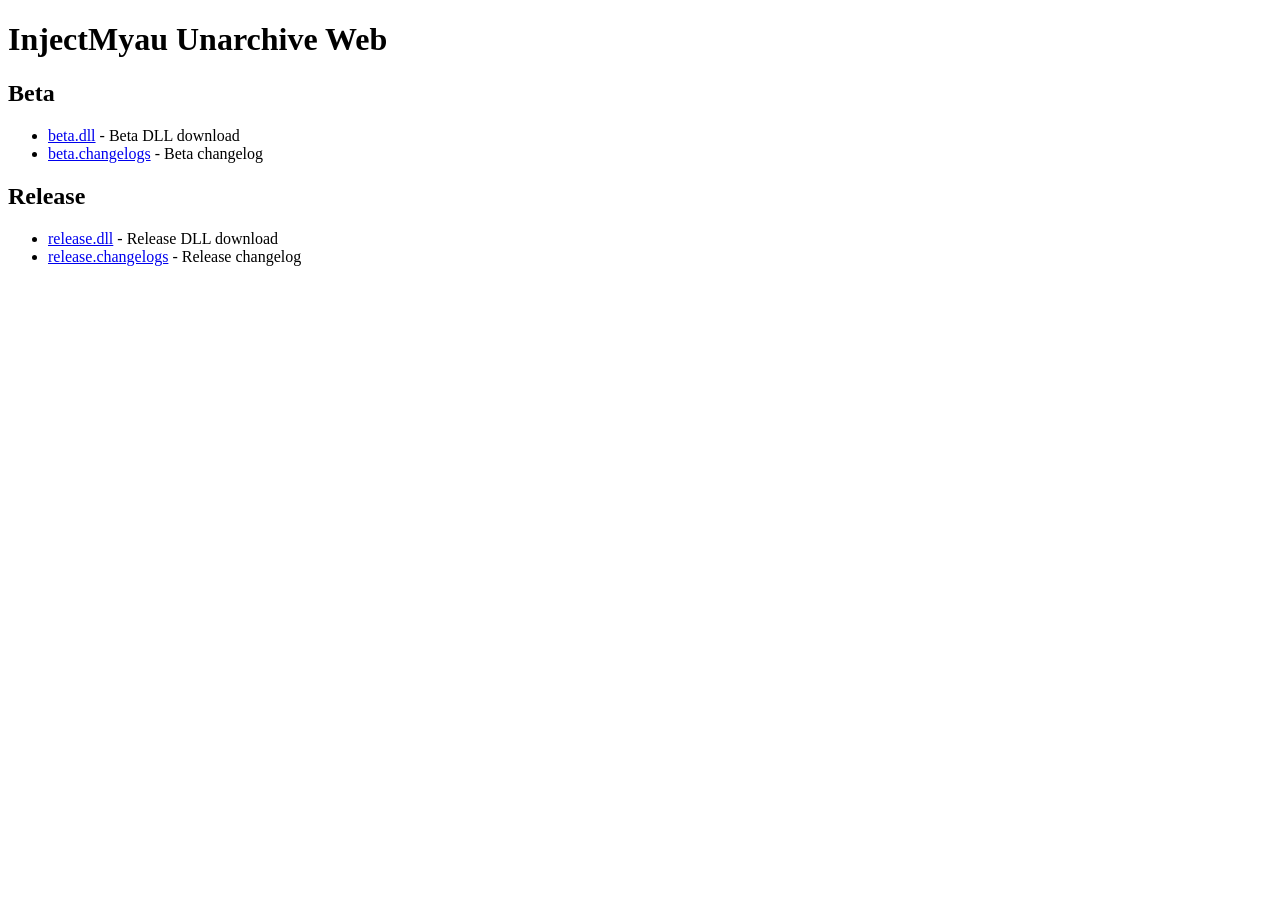
==== commit 6f620fe5: "Replace site with plain HTML base (beta/release DLL + changelogs)" ====
--- a/index.html
+++ b/index.html
@@ -1,46 +1,24 @@
-<!doctype html>
+<!DOCTYPE html>
 <html lang="en">
 <head>
-  <meta charset="utf-8" />
-  <meta name="viewport" content="width=device-width, initial-scale=1" />
-  <title>IMU-Web | InjectMyau downloads</title>
-  <meta name="description" content="InjectMyau client overview, changelogs, and the latest GitHub release." />
-  <link rel="stylesheet" href="assets/css/style.css" />
-  <link rel="icon" href="data:image/svg+xml,<svg xmlns='http://www.w3.org/2000/svg' viewBox='0 0 16 16'><rect width='16' height='16' rx='3' fill='%2338bdf8'/><text x='8' y='12' font-size='10' text-anchor='middle' fill='%23082f49'>M</text></svg>" />
+<meta charset="utf-8">
+<title>InjectMyau Unarchive Web</title>
 </head>
 <body>
-  <header class="site-header">
-    <div class="container nav">
-      <a class="logo" href="./">IMU-Web</a>
-      <button class="nav-toggle" aria-label="Toggle menu" aria-expanded="false">Menu</button>
-      <nav class="links">
-        <a href="#about">Overview</a>
-        <a href="#all-releases">All releases</a>
-        <a href="https://github.com/SkidderiumX/InjectMyau-Unarchive" target="_blank" rel="noopener">GitHub</a>
-      </nav>
-    </div>
-  </header>
 
-  <main class="container">
-    <section class="hero" id="about">
-      <h1>InjectMyau</h1>
-      <p>InjectMyau is a Minecraft client based on OpenMyau, with injection support for Lunar and Badlion clients. This site hosts changelogs and lists all GitHub releases.</p>
-    </section>
+<h1>InjectMyau Unarchive Web</h1>
 
-    <section id="all-releases">
-      <h2>All releases</h2>
-      <p class="status">Source: <a href="https://github.com/SkidderiumX/InjectMyau-Unarchive/releases">SkidderiumX/InjectMyau-Unarchive</a> <span id="release-source"></span></p>
-      <div id="all-releases-list" class="timeline"><p class="status">Loading releases...</p></div>
-    </section>
-  </main>
+<h2>Beta</h2>
+<ul>
+<li><a href="beta.dll/">beta.dll</a> - Beta DLL download</li>
+<li><a href="beta.changelogs/">beta.changelogs</a> - Beta changelog</li>
+</ul>
 
-  <footer class="site-footer">
-    <div class="container">
-      <span>© <span id="year"></span> IMU-Web</span>
-      <span><a href="beta/">Beta</a> · <a href="release/">Release</a> · <a href="https://github.com/SkidderiumX/InjectMyau-Unarchive/releases">All releases</a></span>
-    </div>
-  </footer>
+<h2>Release</h2>
+<ul>
+<li><a href="release.dll/">release.dll</a> - Release DLL download</li>
+<li><a href="release.changelogs/">release.changelogs</a> - Release changelog</li>
+</ul>
 
-  <script src="assets/js/main.js" defer></script>
 </body>
 </html>
